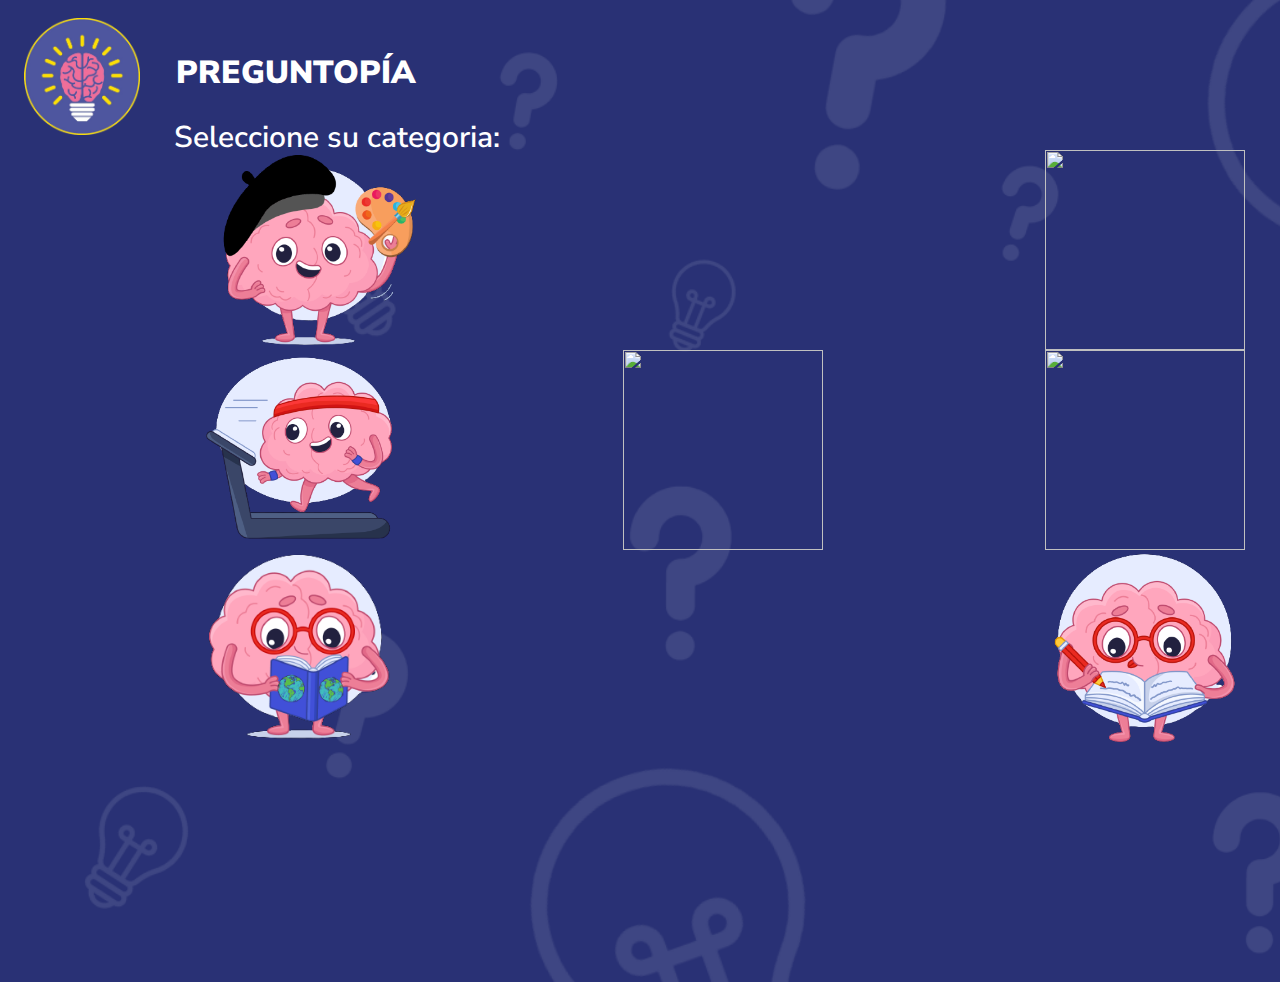
==== Categoria.html @ 06aa4e28 "Actualizacion" ====
<!DOCTYPE html>
<html lang="en">
<head>
    <meta charset="utf-8" />
    <link rel="icon" href="/favicon.ico" />
    <meta name="viewport" content="width=device-width, initial-scale=1.0">
    <meta name="theme-color" content="#000000" />
    <title>Juego de Trivia</title>
    <link rel="stylesheet" href="https://fonts.googleapis.com/css?family=Nunito+Sans%3A600%2C900"/>
    <link rel="stylesheet" href="https://fonts.googleapis.com/css?family=Source+Sans+Pro%3A600%2C900"/>
    <link rel="stylesheet" href="./css/styles/bienvenida.css"/>
</head>

<body>
    <div class="bienvenida-MBp">
    <div class="group-2-9J2">
        <img class="logo-CvW" src="./css/assets/logo.png" onclick="volverAPagina()"/>
        <p class="preguntopa-LG2">PREGUNTOPÍA</p>
        <p class="text4">Seleccione su categoria:</p>
    </div>
    <div id="category">
        <img class="image1" data-value="preguntas_artes" src="./css/assets/arte.png" onclick="irAPagina()"/>
        <img class="image2" data-value="preguntas_ciencias" src="./css/assets/ciencia.png" onclick="irAPagina()"/>
        <img class="image3" data-value="preguntas_deportes" src="./css/assets/deporte.png" onclick="irAPagina()"/>
        <img class="image4" data-value="preguntas_entretenimiento" src="./css/assets/entretenimiento.png" onclick="irAPagina()"/>
        <img class="image5" data-value="preguntas_geografia" src="./css/assets/geografia.png" onclick="irAPagina()"/>
        <img class="image6" data-value="preguntas_historia" src="./css/assets/historia.png" onclick="irAPagina()"/>
        <img class="image7" data-value="preguntas_y_respuestas" src="./css/assets/todas.png" onclick="irAPagina()"/>
    </div>

        <script>
            function irAPagina() {
              window.location.href = "../Juego.html";
              categoria = event.target.getAttribute('data-value');
              localStorage.setItem('categoria', categoria);
           }
        </script>

        <script>
            function volverAPagina() {
            window.location.href = "./css/bienvenida.html";
        }
        </script>
</body>
</html>
---- css/styles/bienvenida.css ----
html {
	font-size:62.5%;
}
* {
	margin: 0;
	padding: 0;
}
ul, li {
	list-style: none;
}
input {
	border: none;
}
body {
  height: 100vh;
  margin: 0;
  padding: 0;
  overflow: hidden;
}
.bienvenida-MBp {
  width: 100%;
  height: 98.2rem;
  position: relative;
  overflow: hidden;
  background-size: cover;
  background-repeat: no-repeat;
  background-position: center;
  background-image: url('../assets/vector-1.png');
  background-color: #ffffff;
}
.bienvenida-MBp .preprate-para-la-aventura-intelectual-de-tu-vida-sZU {
  width: 73.3rem;
  height: 15.9rem;
  position: absolute;
  left: 12rem;
  top: 20rem;
  font-size: 5.8rem;
  font-weight: 600;
  line-height: 1.3625;
  color: #ffffff;
  font-family: Nunito Sans, 'Source Sans Pro';
}
.bienvenida-MBp .el-universo-donde-la-trivia-cobra-vida-enfrenta-desafos-compite-con-jugadores-globales-y-escala-hasta-la-cima-del-saber-descbrelo-ahora-y-sumrgete-en-el-desafo-whk {
  width: 51.4rem;
  height: 8.2rem;
  position: absolute;
  left: 12rem;
  top: 38rem;
  font-size: 2rem;
  font-weight: 600;
  line-height: 1.3625;
  color: #ffffff;
  font-family: Nunito Sans, 'Source Sans Pro';
}
.bienvenida-MBp .group-1-7yc {
  width: 19.7rem;
  height: 6.4rem;
  position: absolute;
  left: 12rem;
  top: 50rem;
  display: flex;
  align-items: center;
  justify-content: center;
  font-size: 2.1rem;
  font-weight: 600;
  line-height: 1.3625;
  color: #ffffff;
  font-family: Nunito Sans, 'Source Sans Pro';
  white-space: nowrap;
  background-color: #ed709a;
  border-radius: 5rem;
  cursor: pointer;
  z-index: 1; /* Ajusta según sea necesario */
}
.bienvenida-MBp .group-2-9J2 {
  width: 39rem;
  height: 11.7rem;
  position: absolute;
  left: 2.4rem;
  top: 1.8rem;
  display: flex;
  align-items: center;
}
.bienvenida-MBp .group-2-9J2 .logo-CvW {
  margin-right: 3.6rem;
  width: 11.6rem;
  height: 11.7rem;
  object-fit: cover;
  vertical-align: top;
  flex-shrink: 0;
}
.bienvenida-MBp .group-2-9J2 .preguntopa-LG2 {
  margin-bottom: 0.7rem;
  font-size: 3.2rem;
  font-weight: 900;
  line-height: 1.3625;
  color: #ffffff;
  font-family: Nunito Sans, 'Source Sans Pro';
  white-space: nowrap;
  flex-shrink: 0;
}
.bienvenida-MBp .cerebroinicio-Qj4 {
  width: 56.6353rem;
  height: 52.6rem;
  position: absolute;
  left: 89rem;
  top: 13rem;
  object-fit: cover;
  vertical-align: top;
}
.bienvenida-MBp .text {
  width: 51.4rem;
  height: 8.2rem;
  position: absolute;
  left: 130rem;
  top: 4rem;
  font-size: 2rem;
  font-weight: 600;
  line-height: 1.3625;
  color: #ffffff;
  font-family: Nunito Sans, 'Source Sans Pro';
}
.bienvenida-MBp .text2 {
  width: 51.4rem;
  height: 8.2rem;
  position: absolute;
  left: 130rem;
  top: 7rem;
  font-size: 2rem;
  font-weight: 600;
  line-height: 1.3625;
  color: #ffffff;
  font-family: Nunito Sans, 'Source Sans Pro';
}
.bienvenida-MBp .text3 {
  width: 51.4rem;
  height: 8.2rem;
  position: absolute;
  left: 12rem;
  top: 20rem;
  font-size: 2rem;
  font-weight: 600;
  line-height: 1.3625;
  color: #ffffff;
  font-family: Nunito Sans, 'Source Sans Pro';
}
.bienvenida-MBp .label {
  width: 22rem;
  height: 4.5rem;
  position: absolute;
  left: 21rem;
  top: 19rem;
  display: flex;
  align-items: center;
  justify-content: center;
  font-size: 2rem;
  font-weight: 600;
  line-height: 1.3625;
  color: #ffffff;
  font-family: Nunito Sans, 'Source Sans Pro';
  white-space: nowrap;
  background-color: #4f9ced;
  border-radius: 1rem;
  text-align: center; /* Alinea el texto horizontalmente */
}
.bienvenida-MBp .group-3-7yc {
  width: 19.7rem;
  height: 6.4rem;
  position: absolute;
  left: 12rem;
  top: 27rem;
  display: flex;
  align-items: center;
  justify-content: center;
  font-size: 2.1rem;
  font-weight: 600;
  line-height: 1.3625;
  color: #ffffff;
  font-family: Nunito Sans, 'Source Sans Pro';
  white-space: nowrap;
  background-color: #ed709a;
  border-radius: 5rem;
  cursor: pointer;
  z-index: 1; /* Ajusta según sea necesario */
}
.bienvenida-MBp .text4 {
  width: 73.3rem;
  height: 15.9rem;
  position: absolute;
  left: 15rem;
  top: 10rem;
  font-size: 3rem;
  font-weight: 600;
  line-height: 1.3625;
  color: #ffffff;
  font-family: Nunito Sans, 'Source Sans Pro';
}
.bienvenida-MBp .text5 {
  width: 73.3rem;
  height: 15.9rem;
  position: absolute;
  left: 15rem;
  top: 15rem;
  font-size: 3rem;
  font-weight: 600;
  line-height: 1.3625;
  color: #ffffff;
  font-family: Nunito Sans, 'Source Sans Pro';
}
.bienvenida-MBp .text6 {
  width: 73.3rem;
  height: 15.9rem;
  position: absolute;
  left: 15rem;
  top: 15rem;
  font-size: 3rem;
  font-weight: 600;
  line-height: 1.3625;
  color: #ffffff;
  font-family: Nunito Sans, 'Source Sans Pro';
}
.bienvenida-MBp .text7 {
  width: 73.3rem;
  height: 15.9rem;
  position: absolute;
  left: 15rem;
  top: 21rem;
  font-size: 2rem;
  font-weight: 600;
  line-height: 1.3625;
  color: #ffffff;
  font-family: Nunito Sans, 'Source Sans Pro';
}
.bienvenida-MBp .text8 {
  width: 73.3rem;
  height: 15.9rem;
  position: absolute;
  left: 15rem;
  top: 24rem;
  font-size: 2rem;
  font-weight: 600;
  line-height: 1.3625;
  color: #ffffff;
  font-family: Nunito Sans, 'Source Sans Pro';
}
.bienvenida-MBp .text9 {
  width: 73.3rem;
  height: 15.9rem;
  position: absolute;
  left: 15rem;
  top: 27rem;
  font-size: 2rem;
  font-weight: 600;
  line-height: 1.3625;
  color: #ffffff;
  font-family: Nunito Sans, 'Source Sans Pro';
}
.bienvenida-MBp .image1 {
  width: 22rem;
  height: 20rem;
  position: absolute;
  left: 20rem;
  top: 15rem;
  object-fit: cover;
  vertical-align: top;
}
.bienvenida-MBp .image2 {
  width: 20rem;
  height: 20rem;
  position: absolute;
  left: 104.5rem;
  top: 15rem;
  object-fit: cover;
  vertical-align: top;
}
.bienvenida-MBp .image3 {
  width: 20rem;
  height: 20rem;
  position: absolute;
  left: 20rem;
  top: 35rem;
  object-fit: cover;
  vertical-align: top;
}
.bienvenida-MBp .image4 {
  width: 20rem;
  height: 20rem;
  position: absolute;
  left: 104.5rem;
  top: 35rem;
  object-fit: cover;
  vertical-align: top;
}
.bienvenida-MBp .image5 {
  width: 20rem;
  height: 20rem;
  position: absolute;
  left: 20rem;
  top: 55rem;
  object-fit: cover;
  vertical-align: top;
}
.bienvenida-MBp .image6 {
  width: 20rem;
  height: 20rem;
  position: absolute;
  left: 104.5rem;
  top: 55rem;
  object-fit: cover;
  vertical-align: top;
}
.bienvenida-MBp .image7 {
  width: 20rem;
  height: 20rem;
  position: absolute;
  left: 62.25rem;
  top: 35rem;
  object-fit: cover;
  vertical-align: top;
}
.button {
  width: 19.7rem;
  height: 6.4rem;
  position: absolute;
  left: 14rem;
  top: 32rem;
  display: flex;
  align-items: center;
  justify-content: center;
  font-size: 2.1rem;
  font-weight: 600;
  line-height: 1.3625;
  color: #ffffff;
  font-family: Nunito Sans, 'Source Sans Pro';
  white-space: nowrap;
  background-color: #ed709a;
  border-radius: 5rem;
  cursor: pointer;
}
/* Estilo para el primer botón */
.button1 {
  width: 30rem;
  height: 4rem;
  position: absolute;
  left: 12rem;
  top: 30rem;
  display: flex;
  align-items: center;
  justify-content: center;
  font-size: 2.1rem;
  font-weight: 600;
  line-height: 1.3625;
  color: #ffffff;
  font-family: Nunito Sans, 'Source Sans Pro';
  white-space: nowrap;
  background-color: #ed709a;
  border-radius: 5rem;
  cursor: pointer;
  z-index: 1;
}

/* Estilo para el segundo botón */
.button2 {
  width: 30rem;
  height: 4rem;
  position: absolute;
  left: 60rem;
  top: 30rem;
  display: flex;
  align-items: center;
  justify-content: center;
  font-size: 2.1rem;
  font-weight: 600;
  line-height: 1.3625;
  color: #ffffff;
  font-family: Nunito Sans, 'Source Sans Pro';
  white-space: nowrap;
  background-color: #ed709a;
  border-radius: 5rem;
  cursor: pointer;
  z-index: 1;
}
/* Estilo para el tercer botón */
.button3 {
  width: 30rem;
  height: 4rem;
  position: absolute;
  left: 12rem;
  top: 38rem;
  display: flex;
  align-items: center;
  justify-content: center;
  font-size: 2.1rem;
  font-weight: 600;
  line-height: 1.3625;
  color: #ffffff;
  font-family: Nunito Sans, 'Source Sans Pro';
  white-space: nowrap;
  background-color: #ed709a;
  border-radius: 5rem;
  cursor: pointer;
  z-index: 1;
}

/* Estilo para el cuarto botón */
.button4 {
  width: 30rem;
  height: 4rem;
  position: absolute;
  left: 60rem;
  top: 38rem;
  display: flex;
  align-items: center;
  justify-content: center;
  font-size: 2.1rem;
  font-weight: 600;
  line-height: 1.3625;
  color: #ffffff;
  font-family: Nunito Sans, 'Source Sans Pro';
  white-space: nowrap;
  background-color: #ed709a;
  border-radius: 5rem;
  cursor: pointer;
  z-index: 1;
}
/* Clase para el formato del texto de respuesta */
.respuesta-texto {
  width: 73.3rem;
  height: 15.9rem;
  position: absolute;
  left: 15rem;
  top: 60rem;
  font-size: 3rem;
  font-weight: 600;
  line-height: 1.3625;
  color: #ffffff;
  font-family: Nunito Sans, 'Source Sans Pro';
  opacity: 1; /* Hacer el texto visible inicialmente */
  transition: opacity 1s ease; /* Agregar una transición de opacidad */
}

/* Clase para ocultar el texto de respuesta */
.oculto {
  opacity: 0;
}
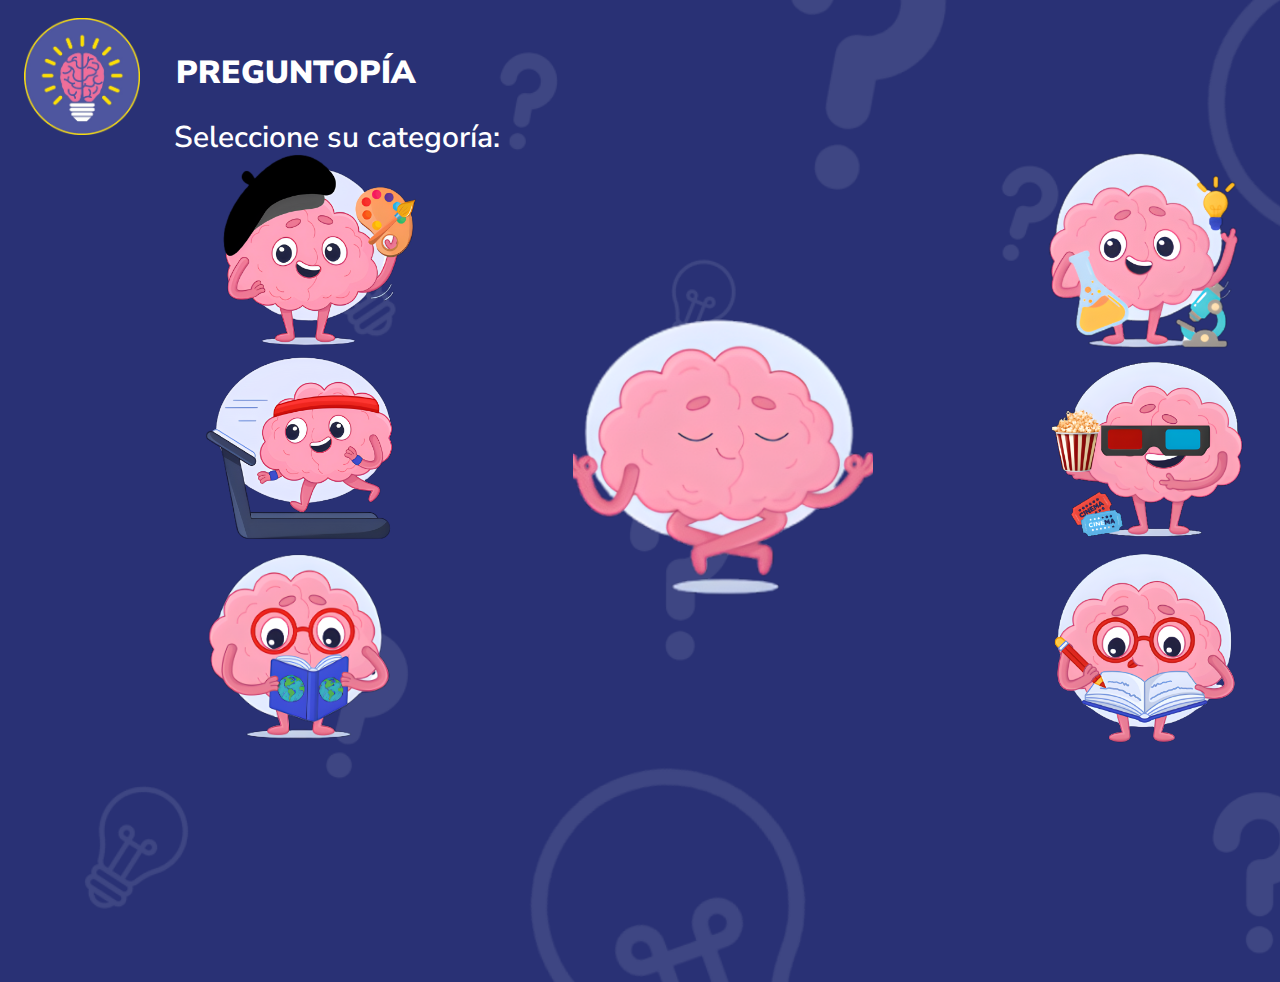
==== commit 86c2772f: "Actualizacion" ====
--- a/Categoria.html
+++ b/Categoria.html
@@ -16,7 +16,7 @@
     <div class="group-2-9J2">
         <img class="logo-CvW" src="./css/assets/logo.png" onclick="volverAPagina()"/>
         <p class="preguntopa-LG2">PREGUNTOPÍA</p>
-        <p class="text4">Seleccione su categoria:</p>
+        <p class="text4">Seleccione su categoría:</p>
     </div>
     <div id="category">
         <img class="image1" data-value="preguntas_artes" src="./css/assets/arte.png" onclick="irAPagina()"/>
--- a/css/styles/bienvenida.css
+++ b/css/styles/bienvenida.css
@@ -310,11 +310,29 @@
   vertical-align: top;
 }
 .bienvenida-MBp .image7 {
-  width: 20rem;
-  height: 20rem;
-  position: absolute;
-  left: 62.25rem;
-  top: 35rem;
+  width: 30rem;
+  height: 30rem;
+  position: absolute;
+  left: 57.25rem;
+  top: 30rem;
+  object-fit: cover;
+  vertical-align: top;
+}
+.bienvenida-MBp .image8 {
+  width: 50rem;
+  height: 50rem;
+  position: absolute;
+  left: 95rem;
+  top: 10rem;
+  object-fit: cover;
+  vertical-align: top;
+}
+.bienvenida-MBp .image9 {
+  width: 40rem;
+  height: 40rem;
+  position: absolute;
+  left: 40rem;
+  top: 7rem;
   object-fit: cover;
   vertical-align: top;
 }
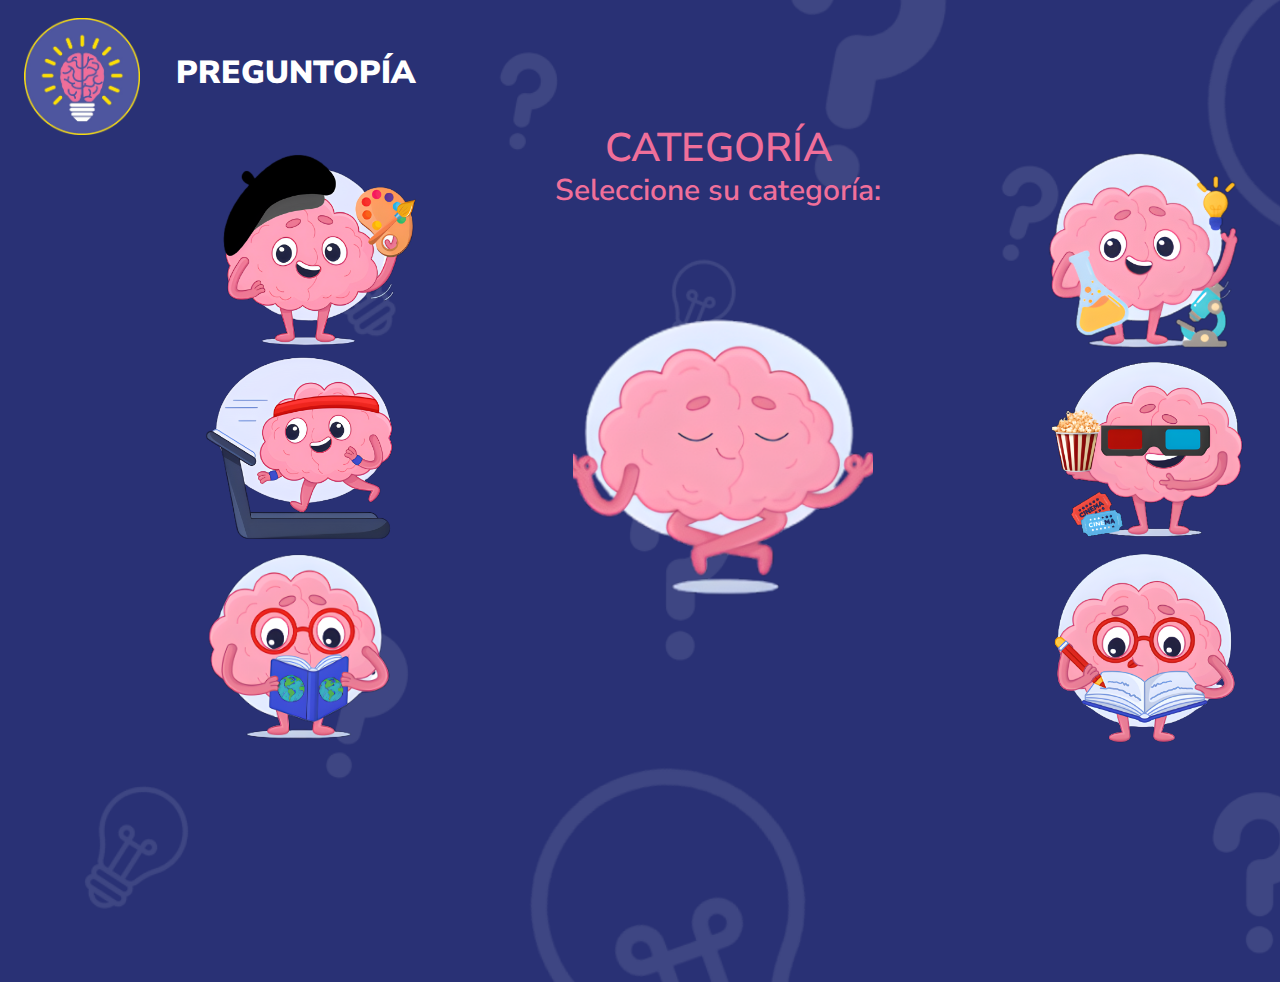
==== commit 4b5a73f3: "Actualizacion" ====
--- a/Categoria.html
+++ b/Categoria.html
@@ -16,7 +16,8 @@
     <div class="group-2-9J2">
         <img class="logo-CvW" src="./css/assets/logo.png" onclick="volverAPagina()"/>
         <p class="preguntopa-LG2">PREGUNTOPÍA</p>
-        <p class="text4">Seleccione su categoría:</p>
+        <p class="text11">CATEGORÍA</p>
+        <p class="text10">Seleccione su categoría:</p>
     </div>
     <div id="category">
         <img class="image1" data-value="preguntas_artes" src="./css/assets/arte.png" onclick="irAPagina()"/>
--- a/css/styles/bienvenida.css
+++ b/css/styles/bienvenida.css
@@ -460,4 +460,31 @@
 /* Clase para ocultar el texto de respuesta */
 .oculto {
   opacity: 0;
+}
+.bienvenida-MBp .text11 {
+  width: 35.9rem;
+  height: 5.5rem;
+  position: absolute;
+  left: 58.1rem;
+  top: 10.3rem;
+  font-size: 4rem;
+  font-weight: 600;
+  line-height: 1.3625;
+  color: #f06f9a;
+  font-family: Nunito Sans, 'Source Sans Pro';
+  white-space: nowrap;
+}
+
+.bienvenida-MBp .text10 {
+  width: 35.9rem;
+  height: 5.5rem;
+  position: absolute;
+  left: 53.1rem;
+  top: 15.3rem;
+  font-size: 3rem;
+  font-weight: 600;
+  line-height: 1.3625;
+  color: #f06f9a;
+  font-family: Nunito Sans, 'Source Sans Pro';
+  white-space: nowrap;
 }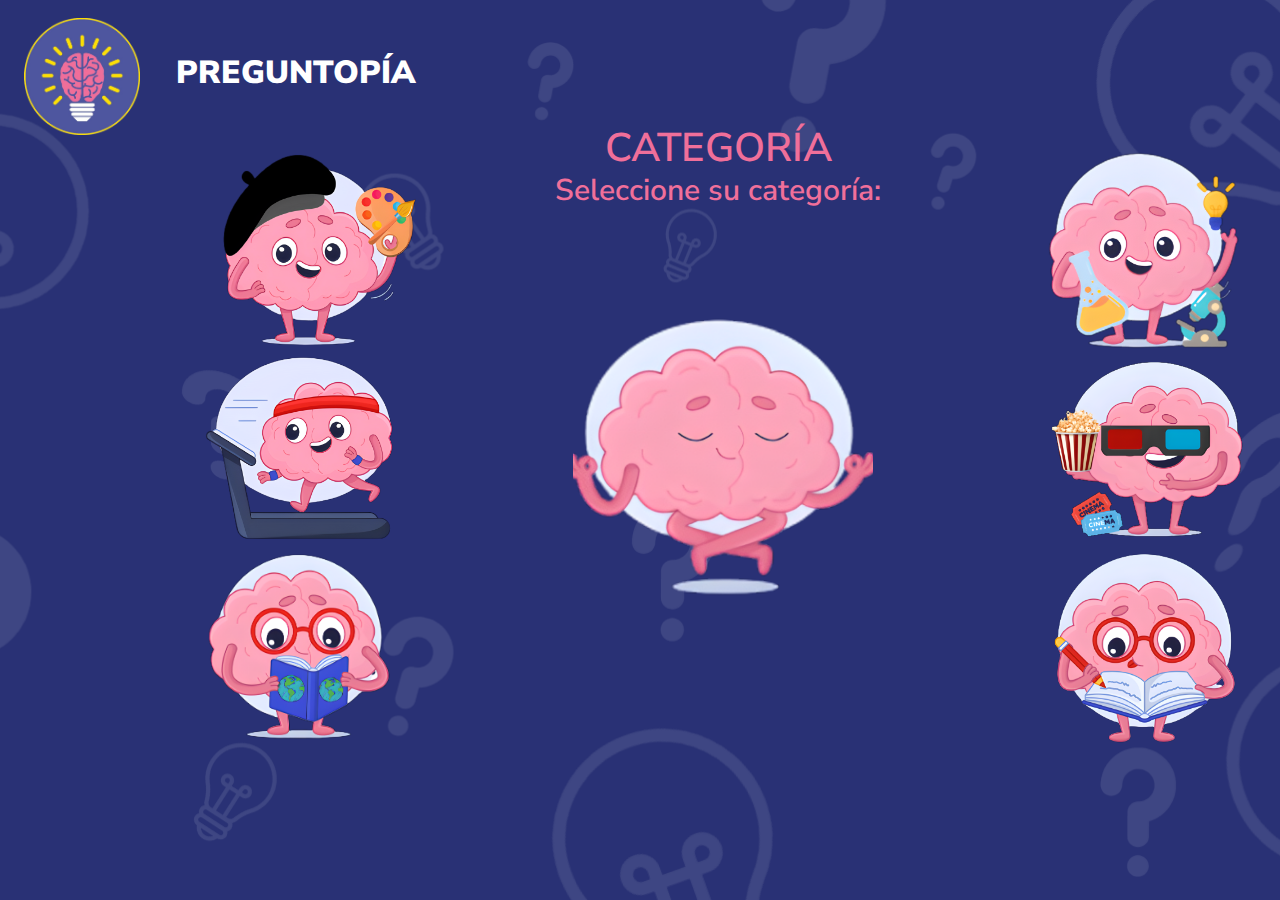
==== commit f8b1c807: "Actualizacion" ====
--- a/Categoria.html
+++ b/Categoria.html
@@ -8,7 +8,7 @@
     <title>Juego de Trivia</title>
     <link rel="stylesheet" href="https://fonts.googleapis.com/css?family=Nunito+Sans%3A600%2C900"/>
     <link rel="stylesheet" href="https://fonts.googleapis.com/css?family=Source+Sans+Pro%3A600%2C900"/>
-    <link rel="stylesheet" href="./css/styles/bienvenida.css"/>
+    <link rel="stylesheet" href="./css/styles/Estilo_Pc.css"/>
 </head>
 
 <body>
--- a/css/styles/Estilo_Pc.css
+++ b/css/styles/Estilo_Pc.css
@@ -0,0 +1,543 @@
+html {
+	font-size:62.5%;
+}
+* {
+	margin: 0;
+	padding: 0;
+}
+ul, li {
+	list-style: none;
+}
+input {
+	border: none;
+}
+body {
+  height: 100vh;
+  margin: 0;
+  padding: 0;
+  overflow: hidden;
+}
+.bienvenida-MBp {
+  width: 100%;
+  height: 100%;
+  background-size: cover;
+  background-repeat: no-repeat;
+  background-position: center;
+  background-image: url('../assets/vector-1.png');
+  background-color: #ffffff;
+}
+.bienvenida-MBp .preprate-para-la-aventura-intelectual-de-tu-vida-sZU {
+  width: 73.3rem;
+  height: 15.9rem;
+  position: absolute;
+  left: 12rem;
+  top: 20rem;
+  font-size: 5.8rem;
+  font-weight: 600;
+  line-height: 1.3625;
+  color: #ffffff;
+  font-family: Nunito Sans, 'Source Sans Pro';
+}
+.bienvenida-MBp .el-universo-donde-la-trivia-cobra-vida-enfrenta-desafos-compite-con-jugadores-globales-y-escala-hasta-la-cima-del-saber-descbrelo-ahora-y-sumrgete-en-el-desafo-whk {
+  width: 51.4rem;
+  height: 8.2rem;
+  position: absolute;
+  left: 12rem;
+  top: 38rem;
+  font-size: 2rem;
+  font-weight: 600;
+  line-height: 1.3625;
+  color: #ffffff;
+  font-family: Nunito Sans, 'Source Sans Pro';
+}
+.bienvenida-MBp .group-1-7yc {
+  width: 19.7rem;
+  height: 6.4rem;
+  position: absolute;
+  left: 12rem;
+  top: 50rem;
+  display: flex;
+  align-items: center;
+  justify-content: center;
+  font-size: 2.1rem;
+  font-weight: 600;
+  line-height: 1.3625;
+  color: #ffffff;
+  font-family: Nunito Sans, 'Source Sans Pro';
+  white-space: nowrap;
+  background-color: #ed709a;
+  border-radius: 5rem;
+  cursor: pointer;
+  z-index: 1; /* Ajusta según sea necesario */
+}
+.bienvenida-MBp .group-2-9J2 {
+  width: 39rem;
+  height: 11.7rem;
+  position: absolute;
+  left: 2.4rem;
+  top: 1.8rem;
+  display: flex;
+  align-items: center;
+}
+.bienvenida-MBp .group-2-9J2 .logo-CvW {
+  margin-right: 3.6rem;
+  width: 11.6rem;
+  height: 11.7rem;
+  object-fit: cover;
+  vertical-align: top;
+  flex-shrink: 0;
+}
+.bienvenida-MBp .group-2-9J2 .preguntopa-LG2 {
+  margin-bottom: 0.7rem;
+  font-size: 3.2rem;
+  font-weight: 900;
+  line-height: 1.3625;
+  color: #ffffff;
+  font-family: Nunito Sans, 'Source Sans Pro';
+  white-space: nowrap;
+  flex-shrink: 0;
+}
+.bienvenida-MBp .cerebroinicio-Qj4 {
+  width: 56.6353rem;
+  height: 52.6rem;
+  position: absolute;
+  left: 89rem;
+  top: 13rem;
+  object-fit: cover;
+  vertical-align: top;
+}
+.bienvenida-MBp .text {
+  width: 51.4rem;
+  height: 8.2rem;
+  position: absolute;
+  left: 104.2rem;
+  top: 7rem;
+  font-size: 2rem;
+  font-weight: 600;
+  line-height: 1.3625;
+  color: #ffffff;
+  font-family: Nunito Sans, 'Source Sans Pro';
+}
+.bienvenida-MBp .text2 {
+  width: 51.4rem;
+  height: 8.2rem;
+  position: absolute;
+  left: 104.2rem;
+  top: 10rem;
+  font-size: 2rem;
+  font-weight: 600;
+  line-height: 1.3625;
+  color: #ffffff;
+  font-family: Nunito Sans, 'Source Sans Pro';
+}
+.bienvenida-MBp .text3 {
+  width: 51.4rem;
+  height: 8.2rem;
+  position: absolute;
+  left: 12rem;
+  top: 20rem;
+  font-size: 2rem;
+  font-weight: 600;
+  line-height: 1.3625;
+  color: #ffffff;
+  font-family: Nunito Sans, 'Source Sans Pro';
+}
+.bienvenida-MBp .label {
+  width: 22rem;
+  height: 4.5rem;
+  position: absolute;
+  left: 21rem;
+  top: 19rem;
+  display: flex;
+  align-items: center;
+  justify-content: center;
+  font-size: 2rem;
+  font-weight: 600;
+  line-height: 1.3625;
+  color: #ffffff;
+  font-family: Nunito Sans, 'Source Sans Pro';
+  white-space: nowrap;
+  background-color: #4f9ced;
+  border-radius: 1rem;
+  text-align: center; /* Alinea el texto horizontalmente */
+}
+.bienvenida-MBp .group-3-7yc {
+  width: 19.7rem;
+  height: 6.4rem;
+  position: absolute;
+  left: 12rem;
+  top: 27rem;
+  display: flex;
+  align-items: center;
+  justify-content: center;
+  font-size: 2.1rem;
+  font-weight: 600;
+  line-height: 1.3625;
+  color: #ffffff;
+  font-family: Nunito Sans, 'Source Sans Pro';
+  white-space: nowrap;
+  background-color: #ed709a;
+  border-radius: 5rem;
+  cursor: pointer;
+  z-index: 1; /* Ajusta según sea necesario */
+}
+.bienvenida-MBp .text4 {
+  width: 73.3rem;
+  height: 15.9rem;
+  position: absolute;
+  left: 15rem;
+  top: 10rem;
+  font-size: 3rem;
+  font-weight: 600;
+  line-height: 1.3625;
+  color: #ffffff;
+  font-family: Nunito Sans, 'Source Sans Pro';
+}
+.bienvenida-MBp .text5 {
+  width: 73.3rem;
+  height: 15.9rem;
+  position: absolute;
+  left: 15rem;
+  top: 15rem;
+  font-size: 3rem;
+  font-weight: 600;
+  line-height: 1.3625;
+  color: #ffffff;
+  font-family: Nunito Sans, 'Source Sans Pro';
+}
+.bienvenida-MBp .text6 {
+  width: 73.3rem;
+  height: 15.9rem;
+  position: absolute;
+  left: 15rem;
+  top: 15rem;
+  font-size: 3rem;
+  font-weight: 600;
+  line-height: 1.3625;
+  color: #ffffff;
+  font-family: Nunito Sans, 'Source Sans Pro';
+}
+.bienvenida-MBp .text7 {
+  width: 73.3rem;
+  height: 15.9rem;
+  position: absolute;
+  left: 15rem;
+  top: 21rem;
+  font-size: 2rem;
+  font-weight: 600;
+  line-height: 1.3625;
+  color: #ffffff;
+  font-family: Nunito Sans, 'Source Sans Pro';
+}
+.bienvenida-MBp .text8 {
+  width: 73.3rem;
+  height: 15.9rem;
+  position: absolute;
+  left: 15rem;
+  top: 24rem;
+  font-size: 2rem;
+  font-weight: 600;
+  line-height: 1.3625;
+  color: #ffffff;
+  font-family: Nunito Sans, 'Source Sans Pro';
+}
+.bienvenida-MBp .text9 {
+  width: 73.3rem;
+  height: 15.9rem;
+  position: absolute;
+  left: 15rem;
+  top: 27rem;
+  font-size: 2rem;
+  font-weight: 600;
+  line-height: 1.3625;
+  color: #ffffff;
+  font-family: Nunito Sans, 'Source Sans Pro';
+}
+.bienvenida-MBp .image1 {
+  width: 22rem;
+  height: 20rem;
+  position: absolute;
+  left: 20rem;
+  top: 15rem;
+  object-fit: cover;
+  vertical-align: top;
+}
+.bienvenida-MBp .image2 {
+  width: 20rem;
+  height: 20rem;
+  position: absolute;
+  left: 104.5rem;
+  top: 15rem;
+  object-fit: cover;
+  vertical-align: top;
+}
+.bienvenida-MBp .image3 {
+  width: 20rem;
+  height: 20rem;
+  position: absolute;
+  left: 20rem;
+  top: 35rem;
+  object-fit: cover;
+  vertical-align: top;
+}
+.bienvenida-MBp .image4 {
+  width: 20rem;
+  height: 20rem;
+  position: absolute;
+  left: 104.5rem;
+  top: 35rem;
+  object-fit: cover;
+  vertical-align: top;
+}
+.bienvenida-MBp .image5 {
+  width: 20rem;
+  height: 20rem;
+  position: absolute;
+  left: 20rem;
+  top: 55rem;
+  object-fit: cover;
+  vertical-align: top;
+}
+.bienvenida-MBp .image6 {
+  width: 20rem;
+  height: 20rem;
+  position: absolute;
+  left: 104.5rem;
+  top: 55rem;
+  object-fit: cover;
+  vertical-align: top;
+}
+.bienvenida-MBp .image7 {
+  width: 30rem;
+  height: 30rem;
+  position: absolute;
+  left: 57.25rem;
+  top: 30rem;
+  object-fit: cover;
+  vertical-align: top;
+}
+.bienvenida-MBp .image8 {
+  width: 50rem;
+  height: 50rem;
+  position: absolute;
+  left: 95rem;
+  top: 10rem;
+  object-fit: cover;
+  vertical-align: top;
+}
+.bienvenida-MBp .image9 {
+  width: 40rem;
+  height: 40rem;
+  position: absolute;
+  left: 40rem;
+  top: 7rem;
+  object-fit: cover;
+  vertical-align: top;
+}
+.button {
+  width: 19.7rem;
+  height: 6.4rem;
+  position: absolute;
+  left: 14rem;
+  top: 32rem;
+  display: flex;
+  align-items: center;
+  justify-content: center;
+  font-size: 2.1rem;
+  font-weight: 600;
+  line-height: 1.3625;
+  color: #ffffff;
+  font-family: Nunito Sans, 'Source Sans Pro';
+  white-space: nowrap;
+  background-color: #ed709a;
+  border-radius: 5rem;
+  cursor: pointer;
+}
+/* Estilo para el primer botón */
+.button1 {
+  width: 30rem;
+  height: 4rem;
+  position: absolute;
+  left: 12rem;
+  top: 30rem;
+  display: flex;
+  align-items: center;
+  justify-content: center;
+  font-size: 2.1rem;
+  font-weight: 600;
+  line-height: 1.3625;
+  color: #ffffff;
+  font-family: Nunito Sans, 'Source Sans Pro';
+  white-space: nowrap;
+  background-color: #ed709a;
+  border-radius: 5rem;
+  cursor: pointer;
+  z-index: 1;
+}
+
+/* Estilo para el segundo botón */
+.button2 {
+  width: 30rem;
+  height: 4rem;
+  position: absolute;
+  left: 60rem;
+  top: 30rem;
+  display: flex;
+  align-items: center;
+  justify-content: center;
+  font-size: 2.1rem;
+  font-weight: 600;
+  line-height: 1.3625;
+  color: #ffffff;
+  font-family: Nunito Sans, 'Source Sans Pro';
+  white-space: nowrap;
+  background-color: #ed709a;
+  border-radius: 5rem;
+  cursor: pointer;
+  z-index: 1;
+}
+/* Estilo para el tercer botón */
+.button3 {
+  width: 30rem;
+  height: 4rem;
+  position: absolute;
+  left: 12rem;
+  top: 38rem;
+  display: flex;
+  align-items: center;
+  justify-content: center;
+  font-size: 2.1rem;
+  font-weight: 600;
+  line-height: 1.3625;
+  color: #ffffff;
+  font-family: Nunito Sans, 'Source Sans Pro';
+  white-space: nowrap;
+  background-color: #ed709a;
+  border-radius: 5rem;
+  cursor: pointer;
+  z-index: 1;
+}
+
+/* Estilo para el cuarto botón */
+.button4 {
+  width: 30rem;
+  height: 4rem;
+  position: absolute;
+  left: 60rem;
+  top: 38rem;
+  display: flex;
+  align-items: center;
+  justify-content: center;
+  font-size: 2.1rem;
+  font-weight: 600;
+  line-height: 1.3625;
+  color: #ffffff;
+  font-family: Nunito Sans, 'Source Sans Pro';
+  white-space: nowrap;
+  background-color: #ed709a;
+  border-radius: 5rem;
+  cursor: pointer;
+  z-index: 1;
+}
+/* Clase para el formato del texto de respuesta */
+.respuesta-texto {
+  width: 73.3rem;
+  height: 15.9rem;
+  position: absolute;
+  left: 15rem;
+  top: 60rem;
+  font-size: 3rem;
+  font-weight: 600;
+  line-height: 1.3625;
+  color: #ffffff;
+  font-family: Nunito Sans, 'Source Sans Pro';
+  opacity: 1; /* Hacer el texto visible inicialmente */
+  transition: opacity 1s ease; /* Agregar una transición de opacidad */
+}
+
+/* Clase para ocultar el texto de respuesta */
+.oculto {
+  opacity: 0;
+}
+.bienvenida-MBp .text11 {
+  width: 35.9rem;
+  height: 5.5rem;
+  position: absolute;
+  left: 58.1rem;
+  top: 10.3rem;
+  font-size: 4rem;
+  font-weight: 600;
+  line-height: 1.3625;
+  color: #f06f9a;
+  font-family: Nunito Sans, 'Source Sans Pro';
+  white-space: nowrap;
+}
+
+.bienvenida-MBp .text10 {
+  width: 35.9rem;
+  height: 5.5rem;
+  position: absolute;
+  left: 53.1rem;
+  top: 15.3rem;
+  font-size: 3rem;
+  font-weight: 600;
+  line-height: 1.3625;
+  color: #f06f9a;
+  font-family: Nunito Sans, 'Source Sans Pro';
+  white-space: nowrap;
+}
+
+.reloj-emY {
+  align-items: center;
+  background-color:#ffb600;
+  border-radius: 5rem;
+  color:#1e1e1e;
+  display: flex;
+  font-family: 
+  Nunito Sans, 'Source Sans Pro';
+  font-size: 2.1rem;
+  font-weight: 800;
+  height: 6.5rem;
+  justify-content: center;
+  left: 123.5rem;
+  line-height: 1.3625;
+  position: absolute;
+  top: 7rem;
+  white-space: nowrap;
+  width: 19.7rem;
+}
+
+.button:hover{
+  border-color: #FFD700;
+  border: 3px solid #FFD700;
+}
+
+.button1:hover{
+  border-color: #FFD700;
+  border: 3px solid #FFD700;
+}
+
+.button2:hover{
+  border-color: #FFD700;
+  border: 3px solid #FFD700;
+}
+
+.button3:hover{
+  border-color: #FFD700;
+  border: 3px solid #FFD700;
+}
+
+.button4:hover{
+  border-color: #FFD700;
+  border: 3px solid #FFD700;
+}
+
+.bienvenida-MBp .group-1-7yc:hover{
+  border-color: #FFD700;
+  border: 1px solid #FFD700;
+}
+
+.bienvenida-MBp .group-3-7yc:hover{
+  border-color: #FFD700;
+  border: 1px solid #FFD700;
+}